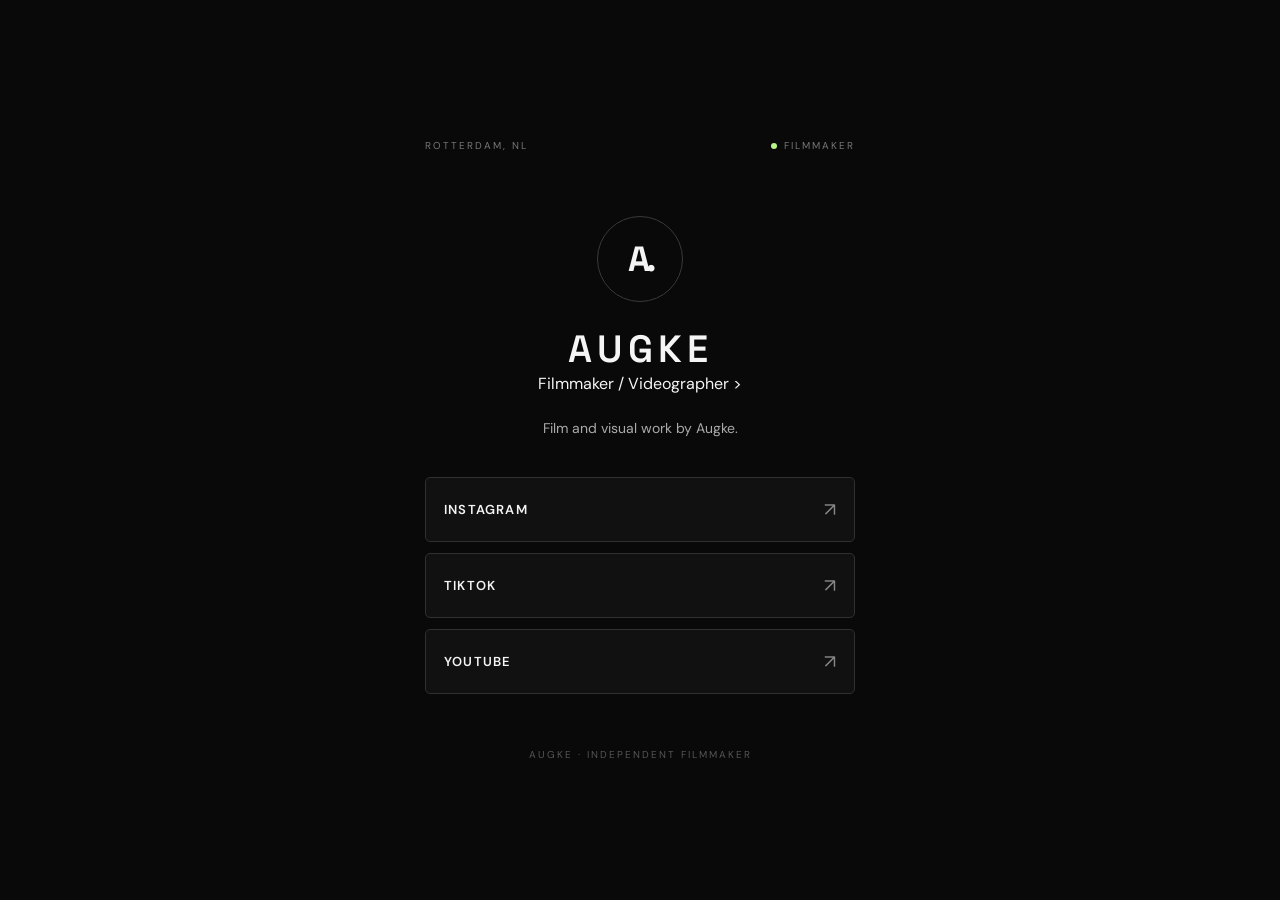
==== index.html @ a3e9afde "Update index.html" ====
<!DOCTYPE html>
<html lang="en">
<head>
  <link rel="icon" type="image/png" href="logo.png">
  <meta charset="UTF-8">
  <meta name="viewport" content="width=device-width, initial-scale=1.0">
  <meta name="theme-color" content="#090909">
  <meta name="description" content="Augke, filmmaker and videographer from Rotterdam.">
  <title>AUGKE | Filmmaker</title>

  <link rel="preconnect" href="https://fonts.googleapis.com">
  <link rel="preconnect" href="https://fonts.gstatic.com" crossorigin>
  <link href="https://fonts.googleapis.com/css2?family=DM+Sans:wght@400;500;600;700&family=Space+Grotesk:wght@400;500;600;700&display=swap" rel="stylesheet">

  <style>
    * {
      box-sizing: border-box;
      margin: 0;
      padding: 0;
    }

    body {
      background: #090909;
      color: #f5f5f5;
      font-family: 'DM Sans', sans-serif;
      min-height: 100vh;
      padding: 28px 20px;
      display: flex;
      justify-content: center;
      align-items: center;
    }

    .page {
      width: 100%;
      max-width: 430px;
      text-align: center;
    }

    .top {
      display: flex;
      justify-content: space-between;
      align-items: center;
      color: #777;
      font-size: 10px;
      letter-spacing: 2px;
      margin-bottom: 64px;
    }

    .status {
      display: flex;
      align-items: center;
      gap: 7px;
    }

    .dot {
      height: 6px;
      width: 6px;
      background: #b5f58a;
      border-radius: 50%;
    }

    .logo {
      width: 86px;
      height: 86px;
      margin: 0 auto 23px;
      display: flex;
      align-items: center;
      justify-content: center;
      border: 1px solid #393939;
      border-radius: 50%;
      font-family: 'Space Grotesk', sans-serif;
      font-size: 35px;
      font-weight: 700;
      letter-spacing: -4px;
    }

    h1 {
      font-family: 'Space Grotesk', sans-serif;
      font-size: 38px;
      letter-spacing: 5px;
      font-weight: 600;
    }

    .subtitle {
      margin-top: 12px;
      color: #888;
      font-size: 11px;
      letter-spacing: 2px;
    }

    .intro {
      margin: 22px auto 35px;
      color: #aaa;
      font-size: 14px;
      line-height: 1.8;
      max-width: 310px;
    }

    .links {
      display: flex;
      flex-direction: column;
      gap: 11px;
    }

    .link {
      display: flex;
      align-items: center;
      justify-content: space-between;
      text-decoration: none;
      color: #f5f5f5;
      border: 1px solid #303030;
      background: #111;
      border-radius: 5px;
      padding: 19px 18px;
      transition: background 0.2s, border-color 0.2s,
                  transform 0.2s;
    }

    .link:hover {
      background: #1c1c1c;
      border-color: #777;
      transform: translateY(-2px);
    }

    .link-title {
      font-size: 13px;
      font-weight: 600;
      letter-spacing: 1.2px;
    }

    .arrow {
      color: #888;
      font-size: 19px;
    }

    .footer {
      margin-top: 54px;
      color: #555;
      font-size: 10px;
      letter-spacing: 2px;
    }

    @media (max-width: 480px) {
      .top {
        margin-bottom: 52px;
      }

      h1 {
        font-size: 34px;
      }
    }
  </style>
</head>

<body>
  <main class="page">
    <div class="top">
      <span>ROTTERDAM, NL</span>
      <span class="status">
        <span class="dot"></span>
        FILMMAKER
      </span>
    </div>

    <header>
      <div class="logo">A.</div>
      <h1>AUGKE<span style="color:#666"></span></h1>

  Filmmaker / Videographer

  >
</p>
      <p class="intro">
       Film and visual work by Augke.
     
      </p>
    </header>

    <nav class="links" aria-label="My links">
      <a class="link" href="https://www.instagram.com/4ugk3/" target="_blank" rel="noopener noreferrer">
        <span class="link-title">INSTAGRAM</span>
        <span class="arrow">↗</span>
      </a>

      <a class="link" href="https://www.tiktok.com/@augke" target="_blank" rel="noopener noreferrer">
        <span class="link-title">TIKTOK</span>
        <span class="arrow">↗</span>
      </a>

      <a class="link" href="https://www.youtube.com/@augke" target="_blank" rel="noopener noreferrer">
        <span class="link-title">YOUTUBE</span>
        <span class="arrow">↗</span>
      </a>
    </nav>

    <footer class="footer">
      AUGKE · INDEPENDENT FILMMAKER
    </footer>
  </main>
</body>
</html>
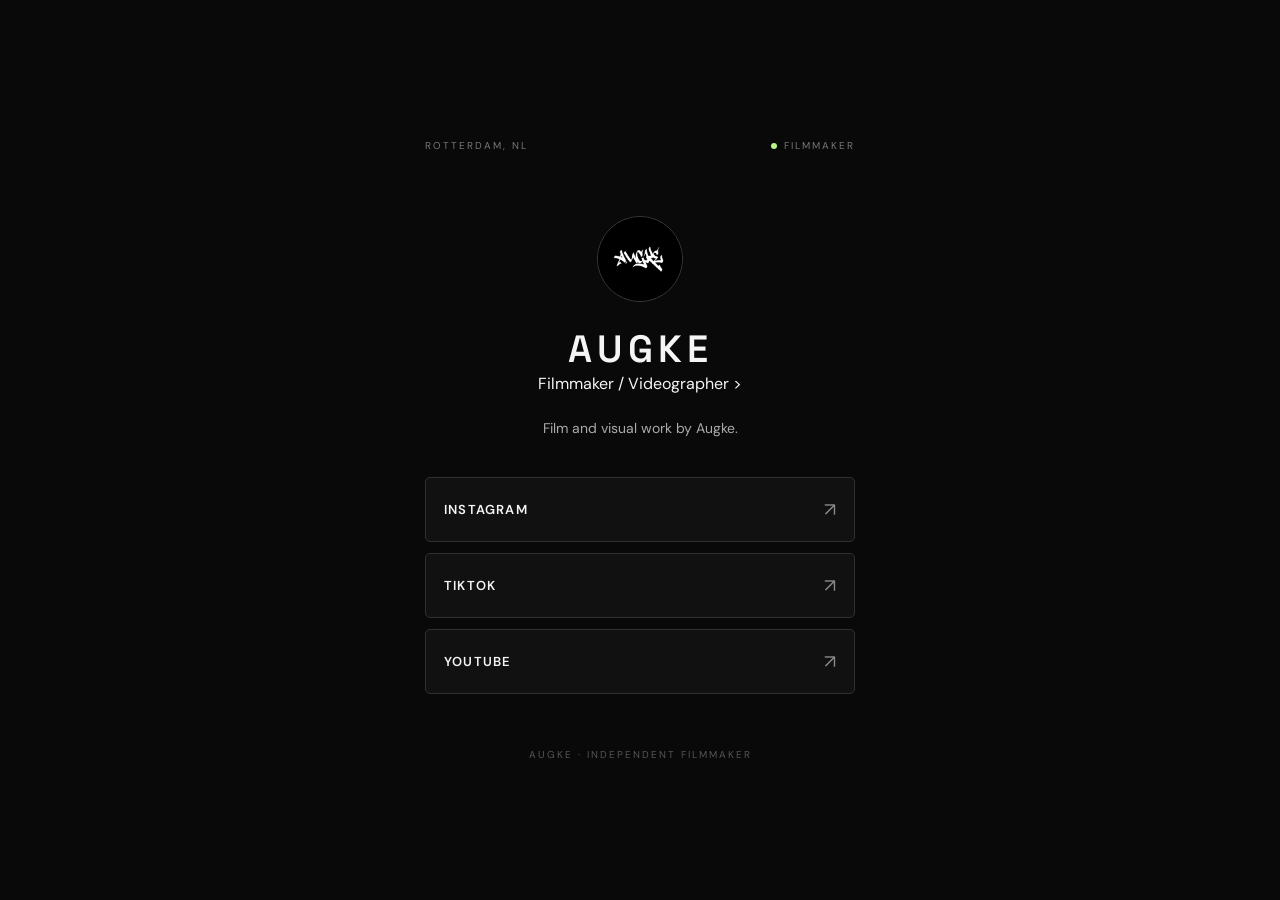
==== commit 915e1ed3: "Update index.html" ====
--- a/index.html
+++ b/index.html
@@ -14,6 +14,13 @@
   <link href="https://fonts.googleapis.com/css2?family=DM+Sans:wght@400;500;600;700&family=Space+Grotesk:wght@400;500;600;700&display=swap" rel="stylesheet">
 
   <style>
+    .logo img {
+  width: 100%;
+  height: 100%;
+  object-fit: cover;
+  border-radius: inherit;
+  display: block;
+}
     * {
       box-sizing: border-box;
       margin: 0;
@@ -164,7 +171,9 @@
     </div>
 
     <header>
-      <div class="logo">A.</div>
+      <div class="logo">
+  <img src="logo.png" alt="Augke logo">
+</div>
       <h1>AUGKE<span style="color:#666"></span></h1>
 
   Filmmaker / Videographer
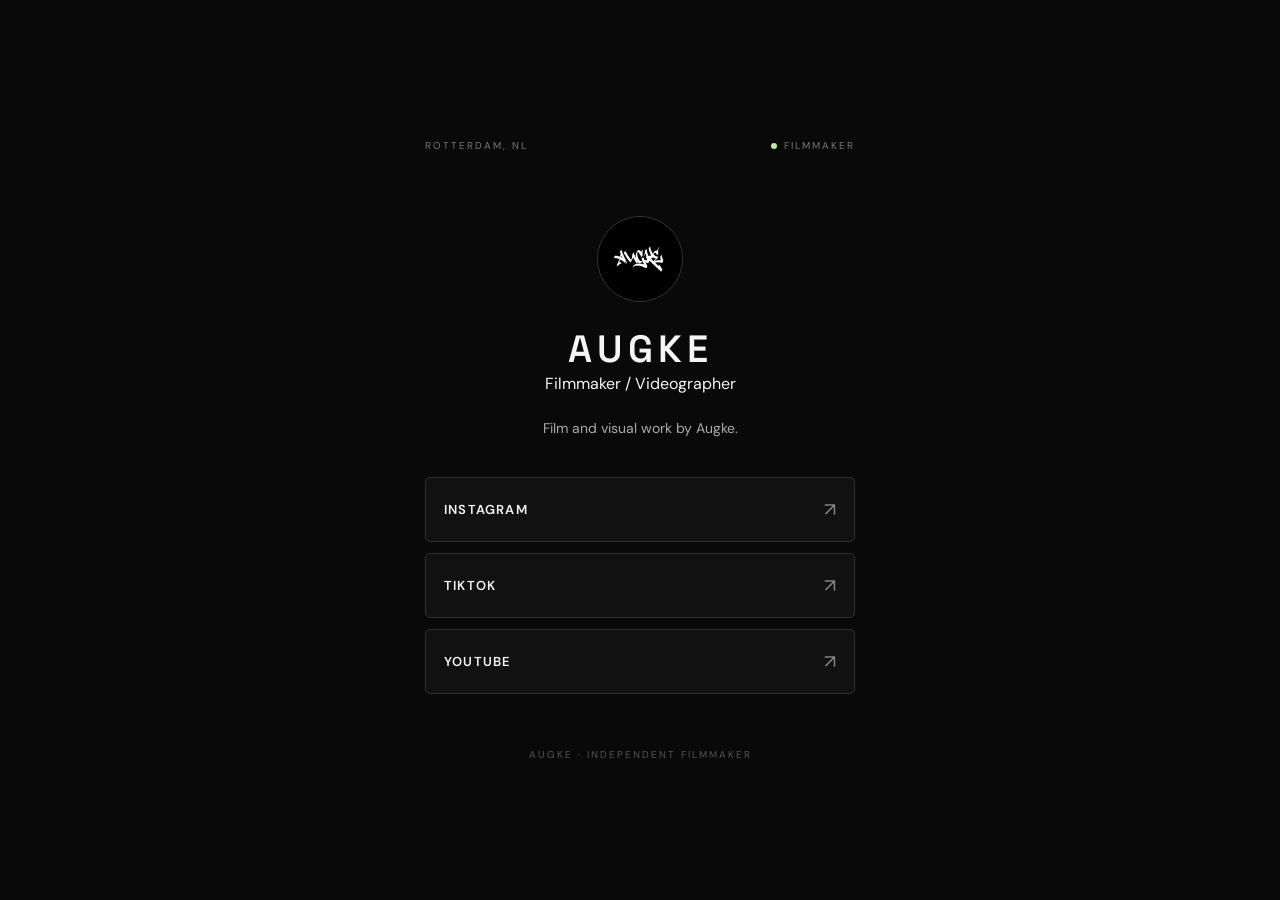
==== commit bf1b6a9d: "Update index.html" ====
--- a/index.html
+++ b/index.html
@@ -7,7 +7,7 @@
   <meta name="viewport" content="width=device-width, initial-scale=1.0">
   <meta name="theme-color" content="#090909">
   <meta name="description" content="Augke, filmmaker and videographer from Rotterdam.">
-  <title>AUGKE | Filmmaker</title>
+<title>augke</title>
 
   <link rel="preconnect" href="https://fonts.googleapis.com">
   <link rel="preconnect" href="https://fonts.gstatic.com" crossorigin>
@@ -178,7 +178,7 @@
 
   Filmmaker / Videographer
 
-  >
+  
 </p>
       <p class="intro">
        Film and visual work by Augke.
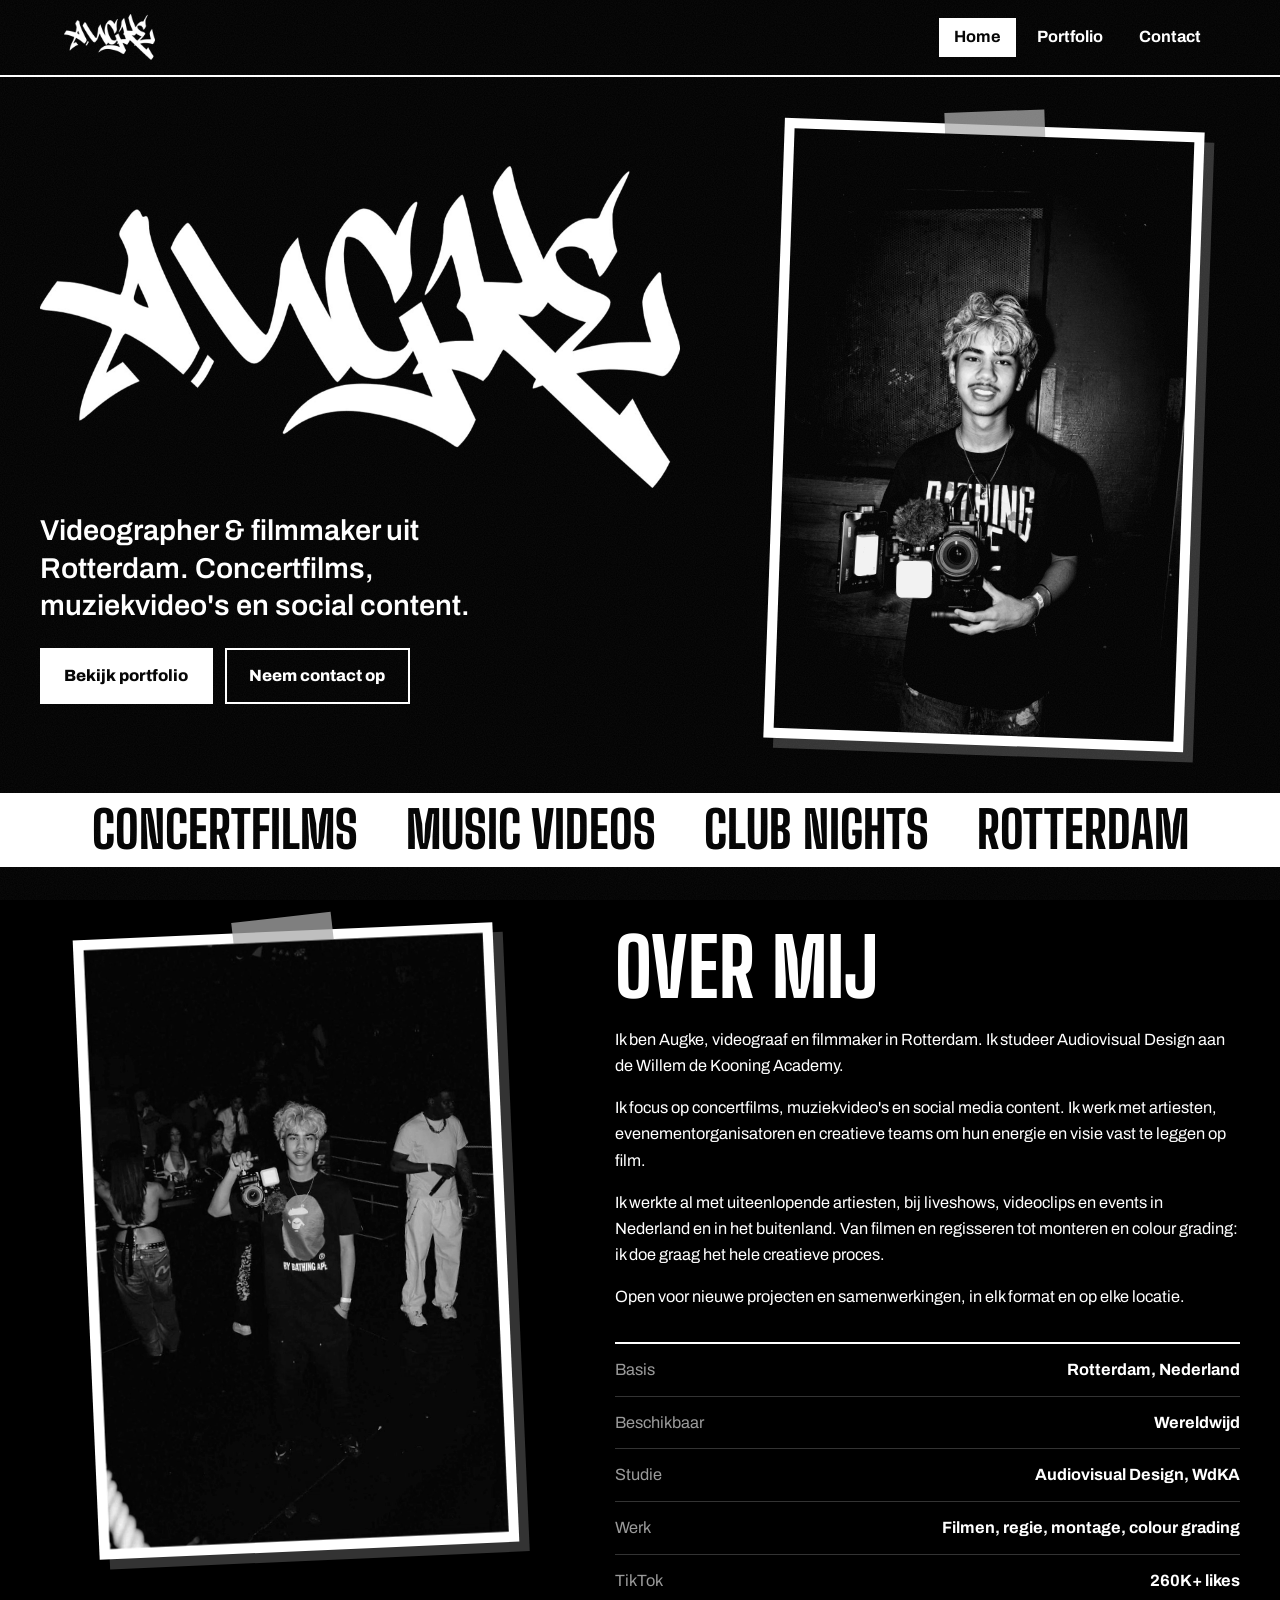
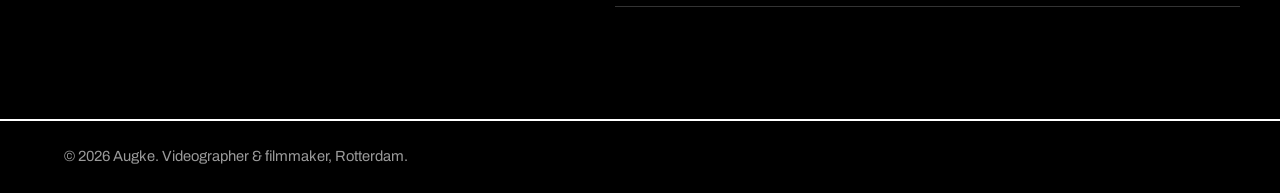
==== commit 2e0475d0: "Add files via upload" ====
--- a/index.html
+++ b/index.html
@@ -1,211 +1,40 @@
-
-<!DOCTYPE html>
-<html lang="en">
-<head>
-  <link rel="icon" type="image/png" href="logo.png">
-  <meta charset="UTF-8">
-  <meta name="viewport" content="width=device-width, initial-scale=1.0">
-  <meta name="theme-color" content="#090909">
-  <meta name="description" content="Augke, filmmaker and videographer from Rotterdam.">
-<title>augke</title>
-
-  <link rel="preconnect" href="https://fonts.googleapis.com">
-  <link rel="preconnect" href="https://fonts.gstatic.com" crossorigin>
-  <link href="https://fonts.googleapis.com/css2?family=DM+Sans:wght@400;500;600;700&family=Space+Grotesk:wght@400;500;600;700&display=swap" rel="stylesheet">
-
-  <style>
-    .logo img {
-  width: 100%;
-  height: 100%;
-  object-fit: cover;
-  border-radius: inherit;
-  display: block;
-}
-    * {
-      box-sizing: border-box;
-      margin: 0;
-      padding: 0;
-    }
-
-    body {
-      background: #090909;
-      color: #f5f5f5;
-      font-family: 'DM Sans', sans-serif;
-      min-height: 100vh;
-      padding: 28px 20px;
-      display: flex;
-      justify-content: center;
-      align-items: center;
-    }
-
-    .page {
-      width: 100%;
-      max-width: 430px;
-      text-align: center;
-    }
-
-    .top {
-      display: flex;
-      justify-content: space-between;
-      align-items: center;
-      color: #777;
-      font-size: 10px;
-      letter-spacing: 2px;
-      margin-bottom: 64px;
-    }
-
-    .status {
-      display: flex;
-      align-items: center;
-      gap: 7px;
-    }
-
-    .dot {
-      height: 6px;
-      width: 6px;
-      background: #b5f58a;
-      border-radius: 50%;
-    }
-
-    .logo {
-      width: 86px;
-      height: 86px;
-      margin: 0 auto 23px;
-      display: flex;
-      align-items: center;
-      justify-content: center;
-      border: 1px solid #393939;
-      border-radius: 50%;
-      font-family: 'Space Grotesk', sans-serif;
-      font-size: 35px;
-      font-weight: 700;
-      letter-spacing: -4px;
-    }
-
-    h1 {
-      font-family: 'Space Grotesk', sans-serif;
-      font-size: 38px;
-      letter-spacing: 5px;
-      font-weight: 600;
-    }
-
-    .subtitle {
-      margin-top: 12px;
-      color: #888;
-      font-size: 11px;
-      letter-spacing: 2px;
-    }
-
-    .intro {
-      margin: 22px auto 35px;
-      color: #aaa;
-      font-size: 14px;
-      line-height: 1.8;
-      max-width: 310px;
-    }
-
-    .links {
-      display: flex;
-      flex-direction: column;
-      gap: 11px;
-    }
-
-    .link {
-      display: flex;
-      align-items: center;
-      justify-content: space-between;
-      text-decoration: none;
-      color: #f5f5f5;
-      border: 1px solid #303030;
-      background: #111;
-      border-radius: 5px;
-      padding: 19px 18px;
-      transition: background 0.2s, border-color 0.2s,
-                  transform 0.2s;
-    }
-
-    .link:hover {
-      background: #1c1c1c;
-      border-color: #777;
-      transform: translateY(-2px);
-    }
-
-    .link-title {
-      font-size: 13px;
-      font-weight: 600;
-      letter-spacing: 1.2px;
-    }
-
-    .arrow {
-      color: #888;
-      font-size: 19px;
-    }
-
-    .footer {
-      margin-top: 54px;
-      color: #555;
-      font-size: 10px;
-      letter-spacing: 2px;
-    }
-
-    @media (max-width: 480px) {
-      .top {
-        margin-bottom: 52px;
-      }
-
-      h1 {
-        font-size: 34px;
-      }
-    }
-  </style>
-</head>
-
-<body>
-  <main class="page">
-    <div class="top">
-      <span>ROTTERDAM, NL</span>
-      <span class="status">
-        <span class="dot"></span>
-        FILMMAKER
-      </span>
-    </div>
-
-    <header>
-      <div class="logo">
-  <img src="logo.png" alt="Augke logo">
+<!doctype html><html lang="nl"><head><meta charset="utf-8">
+<meta name="viewport" content="width=device-width,initial-scale=1"><meta name="theme-color" content="#000000">
+<link rel="canonical" href="https://augke.com/">
+<link rel="icon" href="favicon.ico" sizes="48x48"><link rel="icon" type="image/png" href="favicon-512.png" sizes="512x512"><link rel="apple-touch-icon" href="apple-touch-icon.png">
+<link rel="preconnect" href="https://fonts.googleapis.com"><link rel="preconnect" href="https://fonts.gstatic.com" crossorigin>
+<link href="https://fonts.googleapis.com/css2?family=Archivo:wght@400;600;700;800&family=Big+Shoulders+Display:wght@800&display=swap" rel="stylesheet">
+<link rel="stylesheet" href="style.css">
+<title>Augke</title>
+<meta name="description" content="Augke is een videograaf en filmmaker uit Rotterdam: concertfilms, muziekvideo's en social content.">
+</head><body>
+<header><div class="wrap"><a class="logo" href="index.html" aria-label="Augke, naar home"><img src="logo.png" alt="Augke"></a><nav aria-label="Hoofdmenu"><a href="index.html" aria-current="page">Home</a><a href="portfolio.html">Portfolio</a><a href="contact.html">Contact</a></nav></div></header>
+<main>
+<div class="wrap hero">
+<div>
+<h1 class="big"><img src="logo.png" alt="Augke"></h1>
+<p class="lead">Videographer &amp; filmmaker uit Rotterdam. Concertfilms, muziekvideo's en social content.</p>
+<a class="btn" href="portfolio.html">Bekijk portfolio</a><a class="btn alt" href="contact.html">Neem contact op</a>
 </div>
-      <h1>AUGKE<span style="color:#666"></span></h1>
-
-  Filmmaker / Videographer
-
-  
-</p>
-      <p class="intro">
-       Film and visual work by Augke.
-     
-      </p>
-    </header>
-
-    <nav class="links" aria-label="My links">
-      <a class="link" href="https://www.instagram.com/4ugk3/" target="_blank" rel="noopener noreferrer">
-        <span class="link-title">INSTAGRAM</span>
-        <span class="arrow">↗</span>
-      </a>
-
-      <a class="link" href="https://www.tiktok.com/@augke" target="_blank" rel="noopener noreferrer">
-        <span class="link-title">TIKTOK</span>
-        <span class="arrow">↗</span>
-      </a>
-
-      <a class="link" href="https://www.youtube.com/@augke" target="_blank" rel="noopener noreferrer">
-        <span class="link-title">YOUTUBE</span>
-        <span class="arrow">↗</span>
-      </a>
-    </nav>
-
-    <footer class="footer">
-      AUGKE · INDEPENDENT FILMMAKER
-    </footer>
-  </main>
-</body>
-</html>
+<figure class="print"><img src="photo-1.jpg" width="900" height="1350" alt="Augke met camerarig"></figure>
+</div>
+<div class="strip" aria-hidden="true"><p><span>Concertfilms</span><span>Music videos</span><span>Club nights</span><span>Rotterdam</span></p></div>
+<section class="wrap about" id="about">
+<figure class="print left"><img src="photo-2.jpg" width="900" height="1350" alt="Augke filmt op een clubavond" loading="lazy"></figure>
+<div>
+<h2>Over mij</h2>
+<p>Ik ben Augke, videograaf en filmmaker in Rotterdam. Ik studeer Audiovisual Design aan de Willem de Kooning Academy.</p>
+<p>Ik focus op concertfilms, muziekvideo's en social media content. Ik werk met artiesten, evenementorganisatoren en creatieve teams om hun energie en visie vast te leggen op film.</p>
+<p>Ik werkte al met uiteenlopende artiesten, bij liveshows, videoclips en events in Nederland en in het buitenland. Van filmen en regisseren tot monteren en colour grading: ik doe graag het hele creatieve proces.</p>
+<p>Open voor nieuwe projecten en samenwerkingen, in elk format en op elke locatie.</p>
+<ul class="facts">
+<li><span>Basis</span><span>Rotterdam, Nederland</span></li>
+<li><span>Beschikbaar</span><span>Wereldwijd</span></li>
+<li><span>Studie</span><span>Audiovisual Design, WdKA</span></li>
+<li><span>Werk</span><span>Filmen, regie, montage, colour grading</span></li>
+<li><span>TikTok</span><span>260K+ likes</span></li>
+</ul>
+</div></section>
+</main>
+<footer><div class="wrap">© 2026 Augke. Videographer &amp; filmmaker, Rotterdam.</div></footer>
+</body></html>
--- a/style.css
+++ b/style.css
@@ -0,0 +1,68 @@
+:root{--b:#000;--w:#fff;--g:#9a9a9a;--l:#333;
+--head:'Big Shoulders Display','Arial Narrow',sans-serif;--body:'Archivo','Helvetica Neue',Arial,sans-serif}
+*{box-sizing:border-box;margin:0;padding:0}
+html{scroll-behavior:smooth}
+body{background:var(--b);color:var(--w);font:1.02rem/1.6 var(--body);-webkit-font-smoothing:antialiased;position:relative}
+body::after{content:"";position:fixed;inset:0;pointer-events:none;z-index:50;opacity:.09;background:url("data:image/svg+xml;utf8,%3Csvg xmlns='http://www.w3.org/2000/svg' width='220' height='220'%3E%3Cfilter id='n'%3E%3CfeTurbulence type='fractalNoise' baseFrequency='.9' numOctaves='2' stitchTiles='stitch'/%3E%3CfeColorMatrix values='0 0 0 0 1 0 0 0 0 1 0 0 0 0 1 0 0 0 .55 0'/%3E%3C/filter%3E%3Crect width='100%25' height='100%25' filter='url(%23n)'/%3E%3C/svg%3E")}
+a{color:inherit}
+:focus-visible{outline:3px solid var(--w);outline-offset:3px}
+.wrap{max-width:1200px;margin:0 auto;padding:0 1.5rem}
+header{border-bottom:2px solid var(--w)}
+header .wrap{display:flex;justify-content:space-between;align-items:center;padding-top:.9rem;padding-bottom:.9rem}
+.logo img{height:46px;width:auto;display:block}
+nav{display:flex;gap:.4rem}
+nav a{text-decoration:none;font-weight:700;padding:.3rem .8rem;border:2px solid transparent}
+nav a:hover{border-color:var(--w)}
+nav a[aria-current]{background:var(--w);color:var(--b)}
+h1,h2{font-family:var(--head);font-weight:800;line-height:.9;text-transform:uppercase}
+.page-title{font-size:clamp(4rem,14vw,9rem);margin:2.5rem 0 1.5rem}
+.lead{font-size:clamp(1.3rem,2.4vw,1.8rem);line-height:1.3;max-width:30ch;font-weight:600}
+.btn{display:inline-block;background:var(--w);color:var(--b);padding:.8rem 1.4rem;text-decoration:none;font-weight:800;border:2px solid var(--w);margin:1.5rem .75rem 0 0}
+.btn:hover{background:var(--b);color:var(--w)}
+.btn.alt{background:none;color:var(--w)}
+.btn.alt:hover{background:var(--w);color:var(--b)}
+.hero{display:grid;grid-template-columns:1.25fr 1fr;gap:3rem;align-items:center;padding:3rem 0}
+.big img{width:100%;height:auto;display:block}
+.big{margin-bottom:1.5rem}
+.print{position:relative;background:var(--w);padding:10px;box-shadow:10px 10px 0 var(--l);transform:rotate(2deg);max-width:420px;justify-self:center}
+.print.left{transform:rotate(-2.5deg)}
+.print::before{content:"";position:absolute;top:-14px;left:50%;width:100px;height:28px;margin-left:-50px;background:rgba(170,170,170,.75);transform:rotate(-4deg)}
+.print img{display:block;width:100%;height:auto;filter:grayscale(1) contrast(1.25) brightness(.95)}
+.strip{background:var(--w);color:var(--b);border-block:2px solid var(--w);overflow:hidden;white-space:nowrap}
+.strip p{font:800 clamp(1.8rem,5vw,3.2rem)/1 var(--head);text-transform:uppercase;padding:.6rem 0;display:flex;gap:3rem;justify-content:center}
+.about{display:grid;grid-template-columns:.9fr 1.1fr;gap:4rem;padding:4rem 0;align-items:start}
+.about h2{font-size:clamp(3rem,7vw,5rem);margin-bottom:1.5rem}
+.about p+p{margin-top:1rem}
+.facts{list-style:none;border-top:2px solid var(--w);margin-top:2rem}
+.facts li{display:flex;justify-content:space-between;gap:1rem;padding:.8rem 0;border-bottom:1px solid var(--l)}
+.facts span:first-child{color:var(--g)}
+.facts span:last-child{font-weight:700;text-align:right}
+.tabs{display:flex;flex-wrap:wrap;gap:.5rem;margin-bottom:2rem}
+.tabs button{font:700 1rem var(--body);background:none;border:2px solid var(--w);color:var(--w);padding:.5rem 1rem;cursor:pointer}
+.tabs button:hover{background:var(--l)}
+.tabs button[aria-pressed=true]{background:var(--w);color:var(--b)}
+.grid{display:grid;grid-template-columns:repeat(auto-fill,minmax(300px,1fr));gap:1.5rem;padding-bottom:4rem}
+.card{display:flex;flex-direction:column;text-decoration:none;border:2px solid var(--w);background:var(--b)}
+a.card:hover{background:var(--w);color:var(--b)}
+a.card:hover .info p{color:#444}
+a.card:hover .frame img{filter:none}
+.frame{position:relative;aspect-ratio:16/9;display:flex;align-items:flex-end;padding:1rem;font:800 2rem/1 var(--head);text-transform:uppercase;overflow:hidden;color:var(--w);background:repeating-linear-gradient(135deg,#000 0 10px,#151515 10px 20px)}
+.frame img{position:absolute;inset:0;width:100%;height:100%;object-fit:cover;filter:grayscale(1) contrast(1.2)}
+.frame.soon{color:var(--b);background:var(--w)}
+.info{padding:1rem;border-top:2px solid currentColor;flex:1}
+.info h3{font:700 1.1rem/1.3 var(--body)}
+.info p{color:var(--g);font-size:.92rem;margin-top:.3rem}
+.info .go{display:block;margin-top:.6rem;font-weight:800;font-size:.92rem}
+.tt{padding:1rem 0 4rem;border-top:2px solid var(--w)}
+.tt h2{font-size:3.2rem;margin:1.5rem 0 .5rem}
+.tt ul{list-style:none;display:grid;grid-template-columns:repeat(auto-fill,minmax(160px,1fr));gap:.75rem;margin-top:1.5rem}
+.tt a{display:block;border:2px solid var(--w);padding:.7rem 1rem;text-decoration:none;font-weight:700}
+.tt a:hover{background:var(--w);color:var(--b)}
+.contact-link{display:block;font:800 clamp(2.2rem,8vw,5.5rem)/1 var(--head);text-transform:uppercase;text-decoration:none;padding:1.2rem .5rem;border-top:2px solid var(--w);overflow-wrap:anywhere}
+.contact-link:last-of-type{border-bottom:2px solid var(--w)}
+.contact-link small{display:block;font:600 1rem var(--body);text-transform:none;color:var(--g);margin-bottom:.4rem}
+.contact-link:hover{background:var(--w);color:var(--b)}
+.contact-link:hover small{color:#444}
+footer{border-top:2px solid var(--w);padding:1.5rem 0;color:var(--g);font-size:.92rem;margin-top:3rem}
+@media(max-width:760px){.hero,.about{grid-template-columns:1fr;gap:3rem}.print{max-width:340px}nav a{padding:.3rem .5rem;font-size:.95rem}.strip p{gap:1.2rem}}
+@media(prefers-reduced-motion:reduce){html{scroll-behavior:auto}}
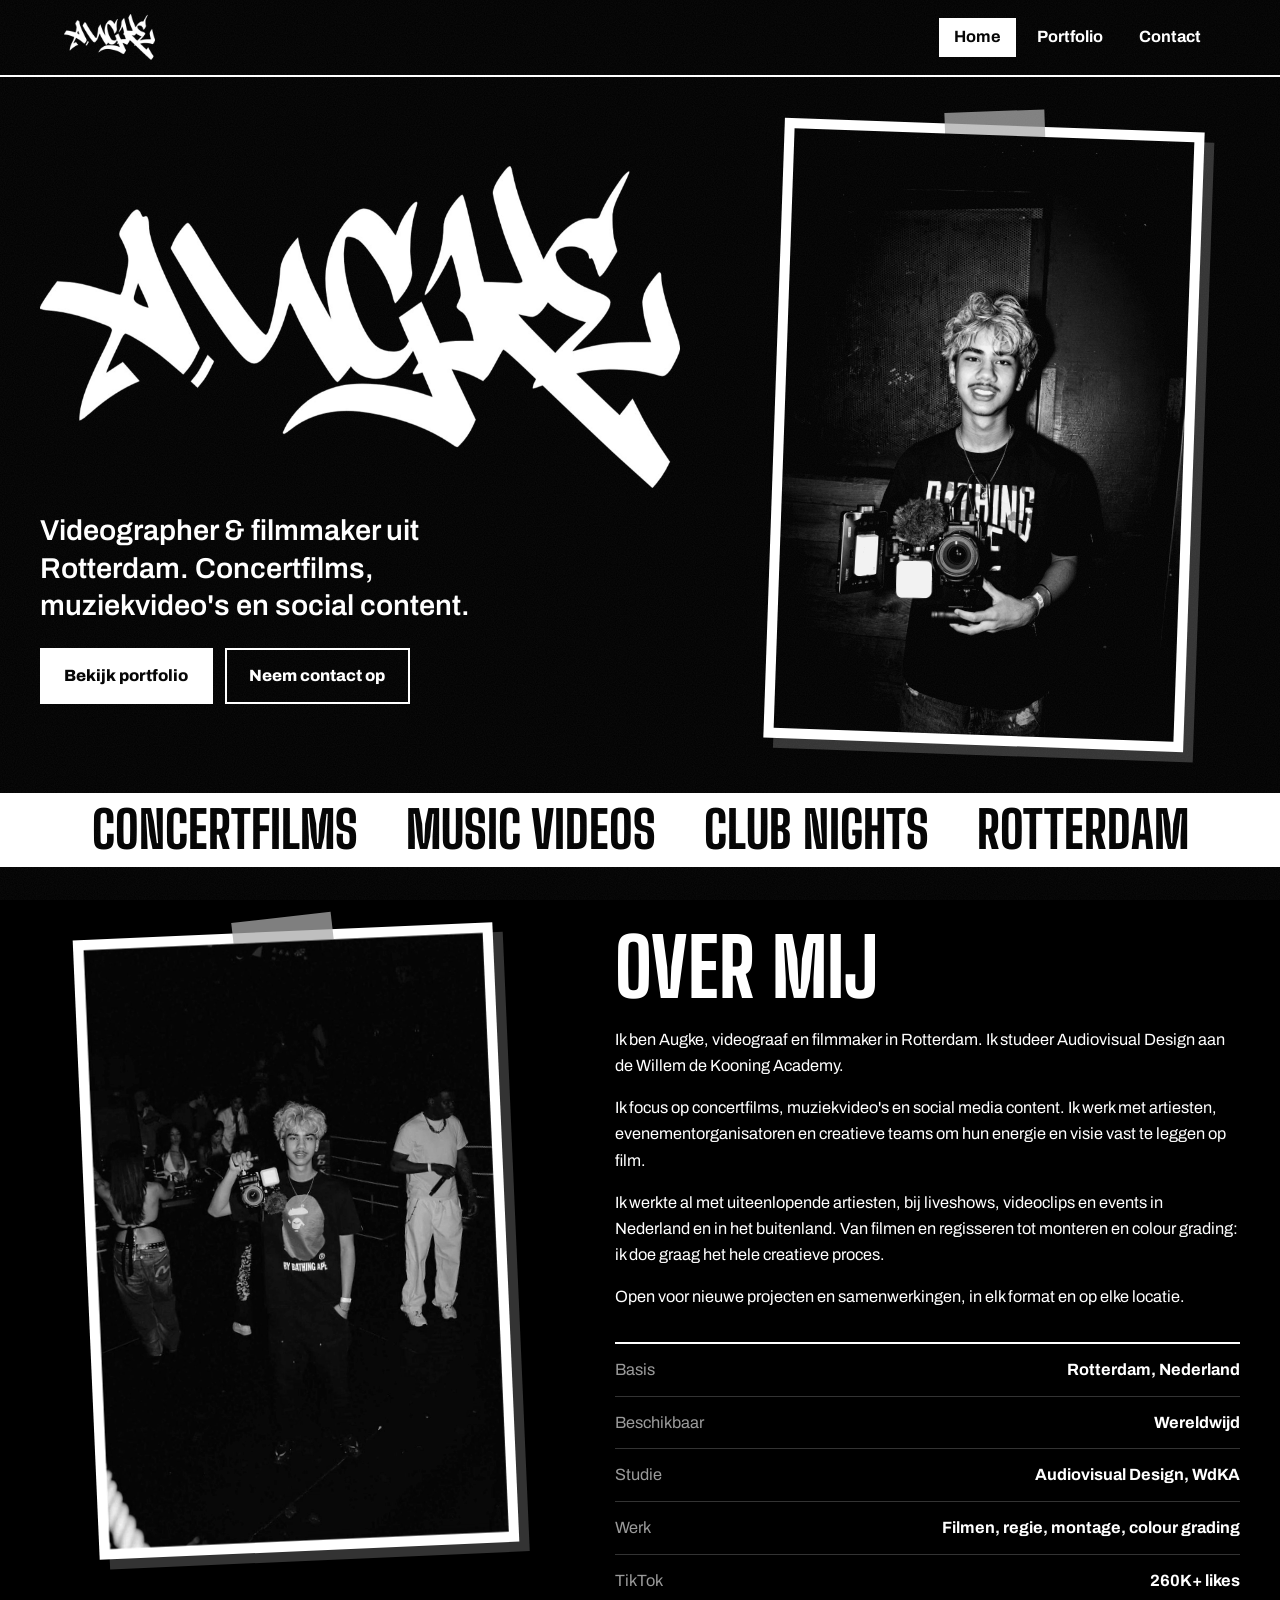
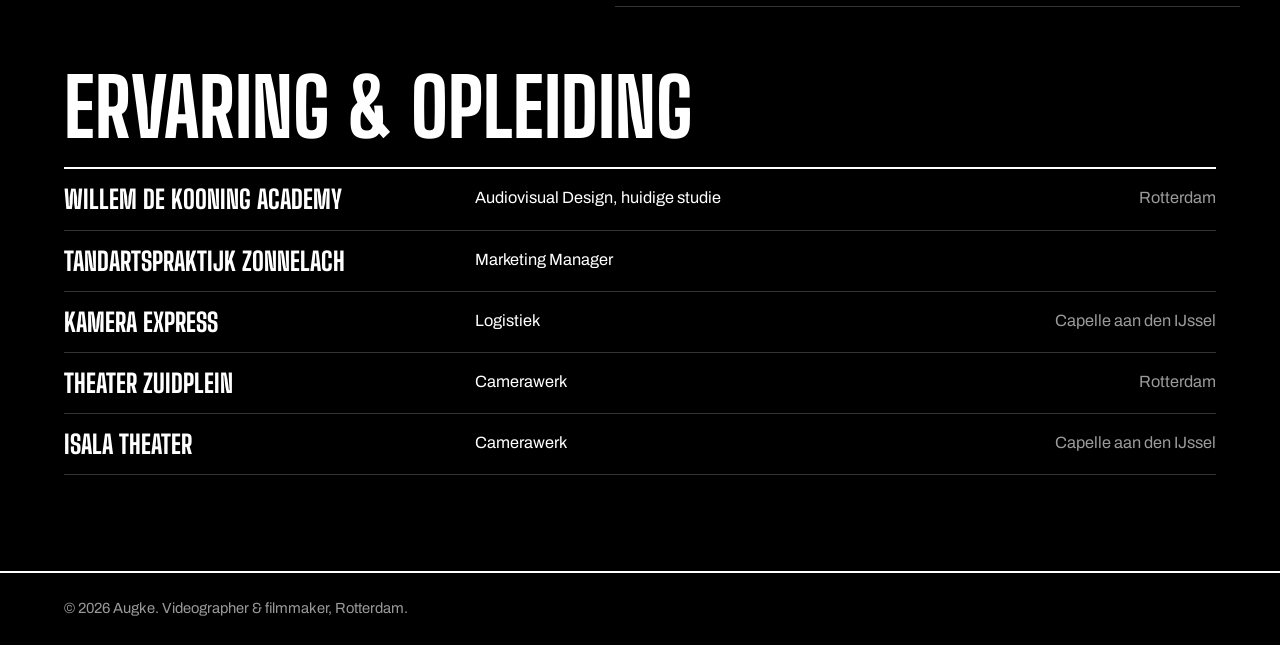
==== commit a4e39117: "Add files via upload" ====
--- a/index.html
+++ b/index.html
@@ -1,7 +1,7 @@
 <!doctype html><html lang="nl"><head><meta charset="utf-8">
 <meta name="viewport" content="width=device-width,initial-scale=1"><meta name="theme-color" content="#000000">
 <link rel="canonical" href="https://augke.com/">
-<link rel="icon" href="favicon.ico" sizes="48x48"><link rel="icon" type="image/png" href="favicon-512.png" sizes="512x512"><link rel="apple-touch-icon" href="apple-touch-icon.png">
+<link rel="icon" href="favicon.ico?v=2" sizes="48x48"><link rel="icon" type="image/png" href="favicon-512.png?v=2" sizes="512x512"><link rel="apple-touch-icon" href="apple-touch-icon.png?v=2">
 <link rel="preconnect" href="https://fonts.googleapis.com"><link rel="preconnect" href="https://fonts.gstatic.com" crossorigin>
 <link href="https://fonts.googleapis.com/css2?family=Archivo:wght@400;600;700;800&family=Big+Shoulders+Display:wght@800&display=swap" rel="stylesheet">
 <link rel="stylesheet" href="style.css">
@@ -35,6 +35,16 @@
 <li><span>TikTok</span><span>260K+ likes</span></li>
 </ul>
 </div></section>
+<section class="wrap exp" id="ervaring">
+<h2>Ervaring &amp; opleiding</h2>
+<ul class="rows">
+<li><span class="org">Willem de Kooning Academy</span><span>Audiovisual Design, huidige studie</span><span class="pl">Rotterdam</span></li>
+<li><span class="org">Tandartspraktijk Zonnelach</span><span>Marketing Manager</span><span class="pl"></span></li>
+<li><span class="org">Kamera Express</span><span>Logistiek</span><span class="pl">Capelle aan den IJssel</span></li>
+<li><span class="org">Theater Zuidplein</span><span>Camerawerk</span><span class="pl">Rotterdam</span></li>
+<li><span class="org">Isala Theater</span><span>Camerawerk</span><span class="pl">Capelle aan den IJssel</span></li>
+</ul>
+</section>
 </main>
 <footer><div class="wrap">© 2026 Augke. Videographer &amp; filmmaker, Rotterdam.</div></footer>
 </body></html>
--- a/style.css
+++ b/style.css
@@ -45,9 +45,8 @@
 .card{display:flex;flex-direction:column;text-decoration:none;border:2px solid var(--w);background:var(--b)}
 a.card:hover{background:var(--w);color:var(--b)}
 a.card:hover .info p{color:#444}
-a.card:hover .frame img{filter:none}
 .frame{position:relative;aspect-ratio:16/9;display:flex;align-items:flex-end;padding:1rem;font:800 2rem/1 var(--head);text-transform:uppercase;overflow:hidden;color:var(--w);background:repeating-linear-gradient(135deg,#000 0 10px,#151515 10px 20px)}
-.frame img{position:absolute;inset:0;width:100%;height:100%;object-fit:cover;filter:grayscale(1) contrast(1.2)}
+.frame img{position:absolute;inset:0;width:100%;height:100%;object-fit:cover}
 .frame.soon{color:var(--b);background:var(--w)}
 .info{padding:1rem;border-top:2px solid currentColor;flex:1}
 .info h3{font:700 1.1rem/1.3 var(--body)}
@@ -66,3 +65,68 @@
 footer{border-top:2px solid var(--w);padding:1.5rem 0;color:var(--g);font-size:.92rem;margin-top:3rem}
 @media(max-width:760px){.hero,.about{grid-template-columns:1fr;gap:3rem}.print{max-width:340px}nav a{padding:.3rem .5rem;font-size:.95rem}.strip p{gap:1.2rem}}
 @media(prefers-reduced-motion:reduce){html{scroll-behavior:auto}}
+
+.jump{display:grid;grid-template-columns:repeat(3,1fr);border:2px solid var(--w);margin-bottom:3rem}
+.jump a{padding:1rem 1.2rem;text-decoration:none;font:800 clamp(1.1rem,3vw,1.8rem)/1.1 var(--head);text-transform:uppercase;display:flex;gap:.7rem;align-items:baseline;border-right:2px solid var(--w)}
+.jump a:last-child{border-right:0}
+.jump a:hover{background:var(--w);color:var(--b)}
+.jump b{font-size:2.2em;font-weight:800}
+.cat{margin-bottom:3rem;scroll-margin-top:1rem}
+.cat-head{display:flex;align-items:flex-end;flex-wrap:wrap;gap:0 1.5rem;border-top:2px solid var(--w);padding:1.5rem 0}
+.num{font:800 clamp(7rem,22vw,15rem)/.75 var(--head);color:transparent;-webkit-text-stroke:2px var(--w)}
+.cat-head h2{font-size:clamp(2.5rem,8vw,5.5rem)}
+.count{margin-left:auto;color:var(--g);font-weight:700;padding-bottom:.4rem}
+.cat .grid{padding-bottom:1rem}
+.badge{position:absolute;top:0;left:0;z-index:2;background:var(--w);color:var(--b);font:800 1.4rem/1 var(--head);width:2.2rem;height:2.2rem;display:grid;place-items:center}
+@media(max-width:760px){.jump a{flex-direction:column;gap:0;padding:.8rem;font-size:1rem}.jump b{font-size:2rem}}
+
+.exp{padding-bottom:3rem}
+.exp h2{font-size:clamp(3rem,7vw,5rem);margin-bottom:1.5rem}
+.rows{list-style:none;border-top:2px solid var(--w)}
+.rows li{display:grid;grid-template-columns:1.2fr 1.2fr 1fr;gap:1rem;padding:1rem 0;border-bottom:1px solid var(--l)}
+.rows .org{font:800 1.6rem/1.1 var(--head);text-transform:uppercase}
+.rows .pl{color:var(--g);text-align:right}
+@media(max-width:760px){.rows li{grid-template-columns:1fr;gap:.2rem}.rows .pl{text-align:left}}
+
+.jump{grid-template-columns:repeat(4,1fr)}
+.sub{color:var(--g);font-weight:600;margin-bottom:1rem}
+.artist{font:800 clamp(1.6rem,4vw,2.4rem)/1 var(--head);text-transform:uppercase;margin:2rem 0 1rem;display:flex;gap:1rem;align-items:baseline;flex-wrap:wrap}
+.artist small{font:600 1rem var(--body);color:var(--g);text-transform:none}
+@media(max-width:760px){.jump{grid-template-columns:repeat(2,1fr)}.jump a:nth-child(2){border-right:0}.jump a:nth-child(-n+2){border-bottom:2px solid var(--w)}}
+
+.frame::before{content:"";position:absolute;inset:0;background:url(logo.png) center 38%/50% no-repeat;opacity:.28}
+.frame.soon::before{filter:invert(1);opacity:.22}
+.frame span:not(.badge){position:relative;font-size:clamp(1.4rem,3.6vw,1.9rem);line-height:.98;max-width:100%}
+
+/* telefoon: compacte kaarten, 2 per rij */
+@media(max-width:760px){
+.page-title{font-size:clamp(3rem,16vw,5rem);margin:1.5rem 0 1rem}
+.jump{margin-bottom:1.5rem}
+.cat{margin-bottom:1.5rem}
+.cat-head{padding:1rem 0;gap:0 .8rem}
+.num{font-size:5rem}
+.cat-head h2{font-size:2.2rem}
+.count{font-size:.85rem}
+.grid{grid-template-columns:repeat(2,1fr);gap:.6rem}
+.card{border-width:2px}
+.frame{padding:.5rem}
+.frame span:not(.badge){font-size:1rem}
+.frame::before{background-size:60%}
+.badge{width:1.5rem;height:1.5rem;font-size:1rem}
+.info{padding:.5rem}
+.info h3{font-size:.82rem;line-height:1.25;display:-webkit-box;-webkit-line-clamp:2;-webkit-box-orient:vertical;overflow:hidden}
+.info p{font-size:.72rem;margin-top:.2rem;white-space:nowrap;overflow:hidden;text-overflow:ellipsis}
+.info .go{display:none}
+.artist{margin:1.2rem 0 .6rem;font-size:1.5rem}
+.tt{padding-bottom:2rem}
+.tt h2{font-size:2.4rem}
+.tt ul{grid-template-columns:repeat(3,1fr);gap:.5rem}
+.tt a{padding:.5rem;text-align:center;font-size:.9rem}
+}
+
+/* telefoon: kolommen mogen nooit breder worden dan het scherm */
+@media(max-width:760px){
+.grid{grid-template-columns:repeat(2,minmax(0,1fr))}
+.card,.info,.frame{min-width:0}
+.info h3{overflow-wrap:anywhere}
+}
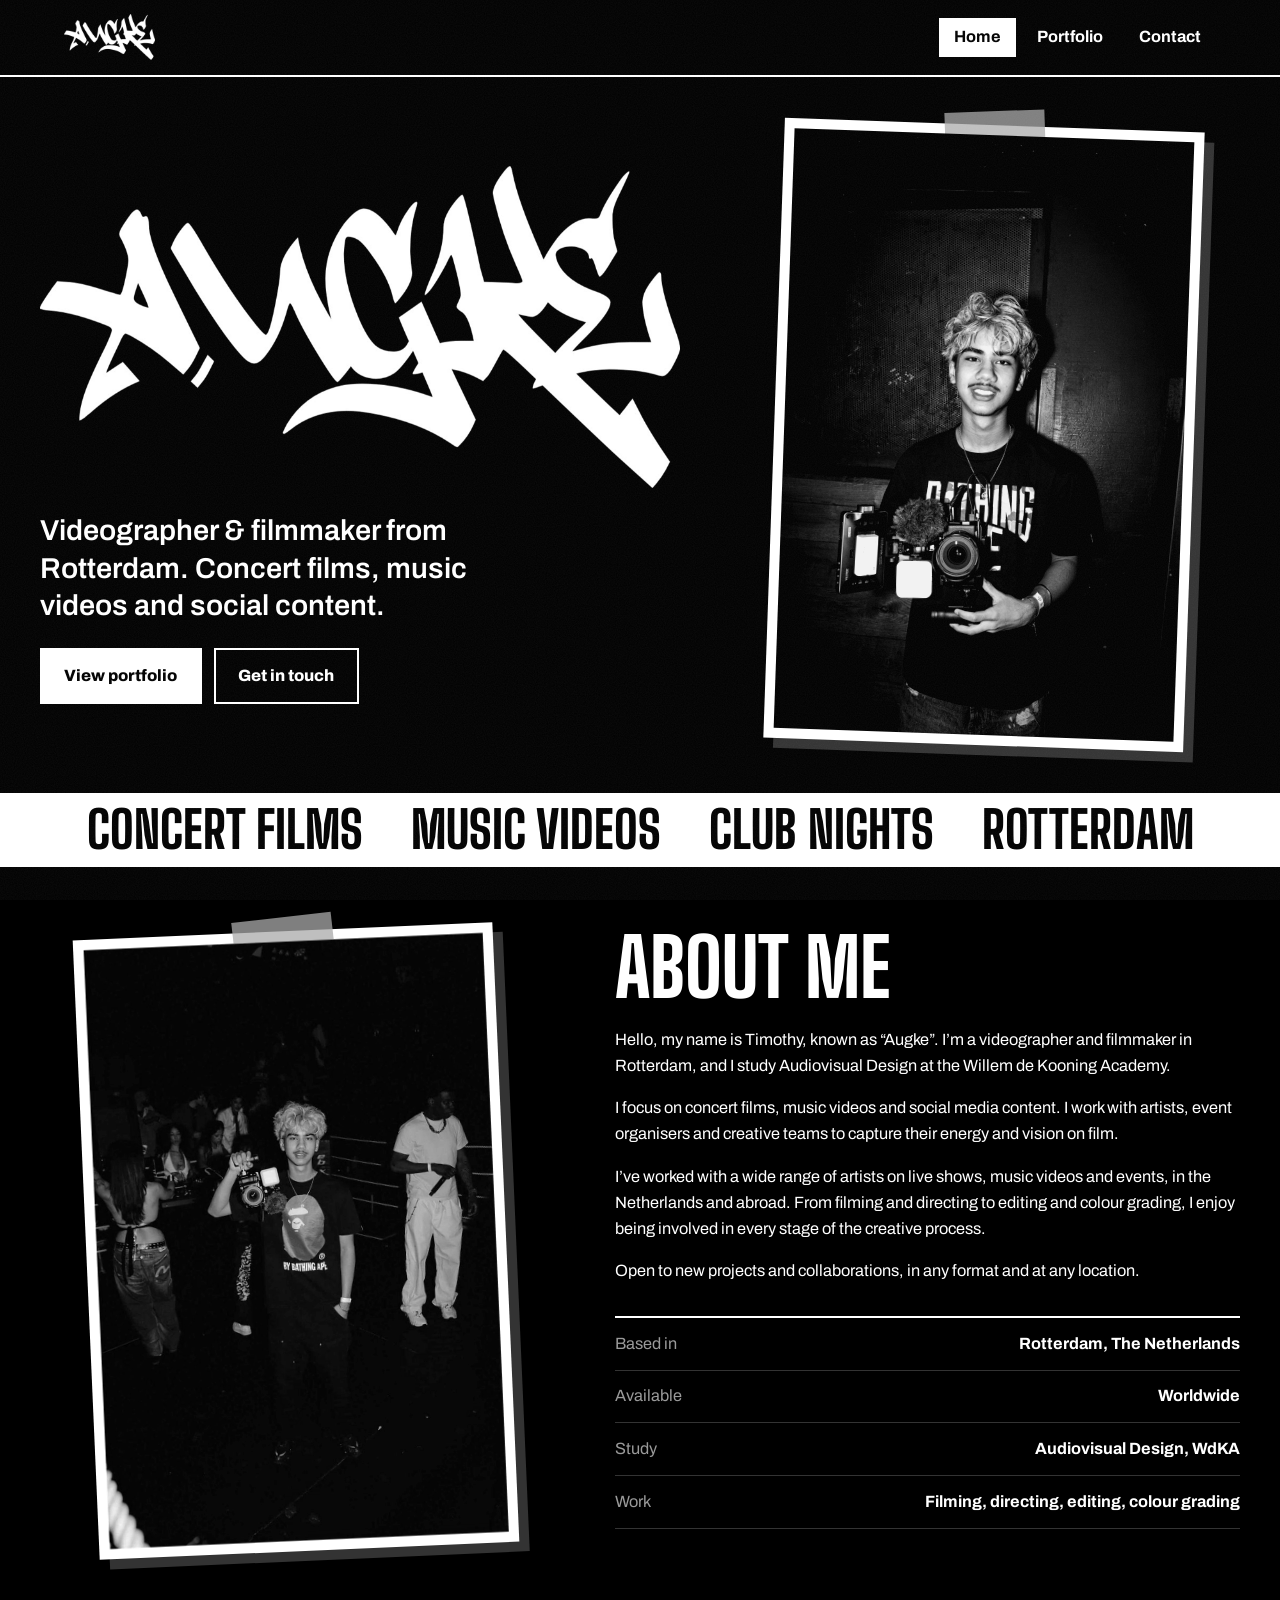
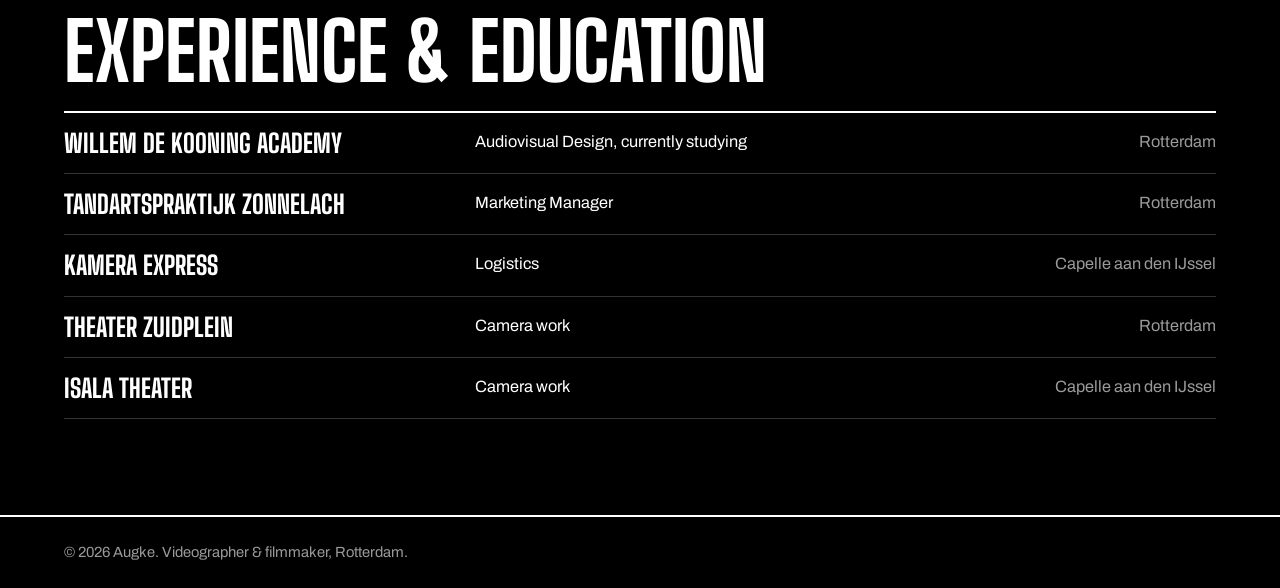
==== commit 2cdac109: "Add files via upload" ====
--- a/index.html
+++ b/index.html
@@ -1,4 +1,4 @@
-<!doctype html><html lang="nl"><head><meta charset="utf-8">
+<!doctype html><html lang="en"><head><meta charset="utf-8">
 <meta name="viewport" content="width=device-width,initial-scale=1"><meta name="theme-color" content="#000000">
 <link rel="canonical" href="https://augke.com/">
 <link rel="icon" href="favicon.ico?v=2" sizes="48x48"><link rel="icon" type="image/png" href="favicon-512.png?v=2" sizes="512x512"><link rel="apple-touch-icon" href="apple-touch-icon.png?v=2">
@@ -6,43 +6,42 @@
 <link href="https://fonts.googleapis.com/css2?family=Archivo:wght@400;600;700;800&family=Big+Shoulders+Display:wght@800&display=swap" rel="stylesheet">
 <link rel="stylesheet" href="style.css">
 <title>Augke</title>
-<meta name="description" content="Augke is een videograaf en filmmaker uit Rotterdam: concertfilms, muziekvideo's en social content.">
+<meta name="description" content="Augke is a videographer and filmmaker from Rotterdam: concert films, music videos and social content.">
 </head><body>
-<header><div class="wrap"><a class="logo" href="index.html" aria-label="Augke, naar home"><img src="logo.png" alt="Augke"></a><nav aria-label="Hoofdmenu"><a href="index.html" aria-current="page">Home</a><a href="portfolio.html">Portfolio</a><a href="contact.html">Contact</a></nav></div></header>
+<header><div class="wrap"><a class="logo" href="index.html" aria-label="Augke, go to home"><img src="logo.png" alt="Augke"></a><nav aria-label="Main menu"><a href="index.html" aria-current="page">Home</a><a href="portfolio.html">Portfolio</a><a href="contact.html">Contact</a></nav></div></header>
 <main>
 <div class="wrap hero">
 <div>
 <h1 class="big"><img src="logo.png" alt="Augke"></h1>
-<p class="lead">Videographer &amp; filmmaker uit Rotterdam. Concertfilms, muziekvideo's en social content.</p>
-<a class="btn" href="portfolio.html">Bekijk portfolio</a><a class="btn alt" href="contact.html">Neem contact op</a>
+<p class="lead">Videographer &amp; filmmaker from Rotterdam. Concert films, music videos and social content.</p>
+<a class="btn" href="portfolio.html">View portfolio</a><a class="btn alt" href="contact.html">Get in touch</a>
 </div>
-<figure class="print"><img src="photo-1.jpg" width="900" height="1350" alt="Augke met camerarig"></figure>
+<figure class="print"><img src="photo-1.jpg" width="900" height="1350" alt="Augke with his camera rig"></figure>
 </div>
-<div class="strip" aria-hidden="true"><p><span>Concertfilms</span><span>Music videos</span><span>Club nights</span><span>Rotterdam</span></p></div>
+<div class="strip" aria-hidden="true"><p><span>Concert films</span><span>Music videos</span><span>Club nights</span><span>Rotterdam</span></p></div>
 <section class="wrap about" id="about">
-<figure class="print left"><img src="photo-2.jpg" width="900" height="1350" alt="Augke filmt op een clubavond" loading="lazy"></figure>
+<figure class="print left"><img src="photo-2.jpg" width="900" height="1350" alt="Augke filming at a club night" loading="lazy"></figure>
 <div>
-<h2>Over mij</h2>
-<p>Ik ben Augke, videograaf en filmmaker in Rotterdam. Ik studeer Audiovisual Design aan de Willem de Kooning Academy.</p>
-<p>Ik focus op concertfilms, muziekvideo's en social media content. Ik werk met artiesten, evenementorganisatoren en creatieve teams om hun energie en visie vast te leggen op film.</p>
-<p>Ik werkte al met uiteenlopende artiesten, bij liveshows, videoclips en events in Nederland en in het buitenland. Van filmen en regisseren tot monteren en colour grading: ik doe graag het hele creatieve proces.</p>
-<p>Open voor nieuwe projecten en samenwerkingen, in elk format en op elke locatie.</p>
+<h2>About me</h2>
+<p>Hello, my name is Timothy, known as “Augke”. I’m a videographer and filmmaker in Rotterdam, and I study Audiovisual Design at the Willem de Kooning Academy.</p>
+<p>I focus on concert films, music videos and social media content. I work with artists, event organisers and creative teams to capture their energy and vision on film.</p>
+<p>I’ve worked with a wide range of artists on live shows, music videos and events, in the Netherlands and abroad. From filming and directing to editing and colour grading, I enjoy being involved in every stage of the creative process.</p>
+<p>Open to new projects and collaborations, in any format and at any location.</p>
 <ul class="facts">
-<li><span>Basis</span><span>Rotterdam, Nederland</span></li>
-<li><span>Beschikbaar</span><span>Wereldwijd</span></li>
-<li><span>Studie</span><span>Audiovisual Design, WdKA</span></li>
-<li><span>Werk</span><span>Filmen, regie, montage, colour grading</span></li>
-<li><span>TikTok</span><span>260K+ likes</span></li>
+<li><span>Based in</span><span>Rotterdam, The Netherlands</span></li>
+<li><span>Available</span><span>Worldwide</span></li>
+<li><span>Study</span><span>Audiovisual Design, WdKA</span></li>
+<li><span>Work</span><span>Filming, directing, editing, colour grading</span></li>
 </ul>
 </div></section>
-<section class="wrap exp" id="ervaring">
-<h2>Ervaring &amp; opleiding</h2>
+<section class="wrap exp" id="experience">
+<h2>Experience &amp; education</h2>
 <ul class="rows">
-<li><span class="org">Willem de Kooning Academy</span><span>Audiovisual Design, huidige studie</span><span class="pl">Rotterdam</span></li>
-<li><span class="org">Tandartspraktijk Zonnelach</span><span>Marketing Manager</span><span class="pl"></span></li>
-<li><span class="org">Kamera Express</span><span>Logistiek</span><span class="pl">Capelle aan den IJssel</span></li>
-<li><span class="org">Theater Zuidplein</span><span>Camerawerk</span><span class="pl">Rotterdam</span></li>
-<li><span class="org">Isala Theater</span><span>Camerawerk</span><span class="pl">Capelle aan den IJssel</span></li>
+<li><span class="org">Willem de Kooning Academy</span><span>Audiovisual Design, currently studying</span><span class="pl">Rotterdam</span></li>
+<li><span class="org">Tandartspraktijk Zonnelach</span><span>Marketing Manager</span><span class="pl">Rotterdam</span></li>
+<li><span class="org">Kamera Express</span><span>Logistics</span><span class="pl">Capelle aan den IJssel</span></li>
+<li><span class="org">Theater Zuidplein</span><span>Camera work</span><span class="pl">Rotterdam</span></li>
+<li><span class="org">Isala Theater</span><span>Camera work</span><span class="pl">Capelle aan den IJssel</span></li>
 </ul>
 </section>
 </main>
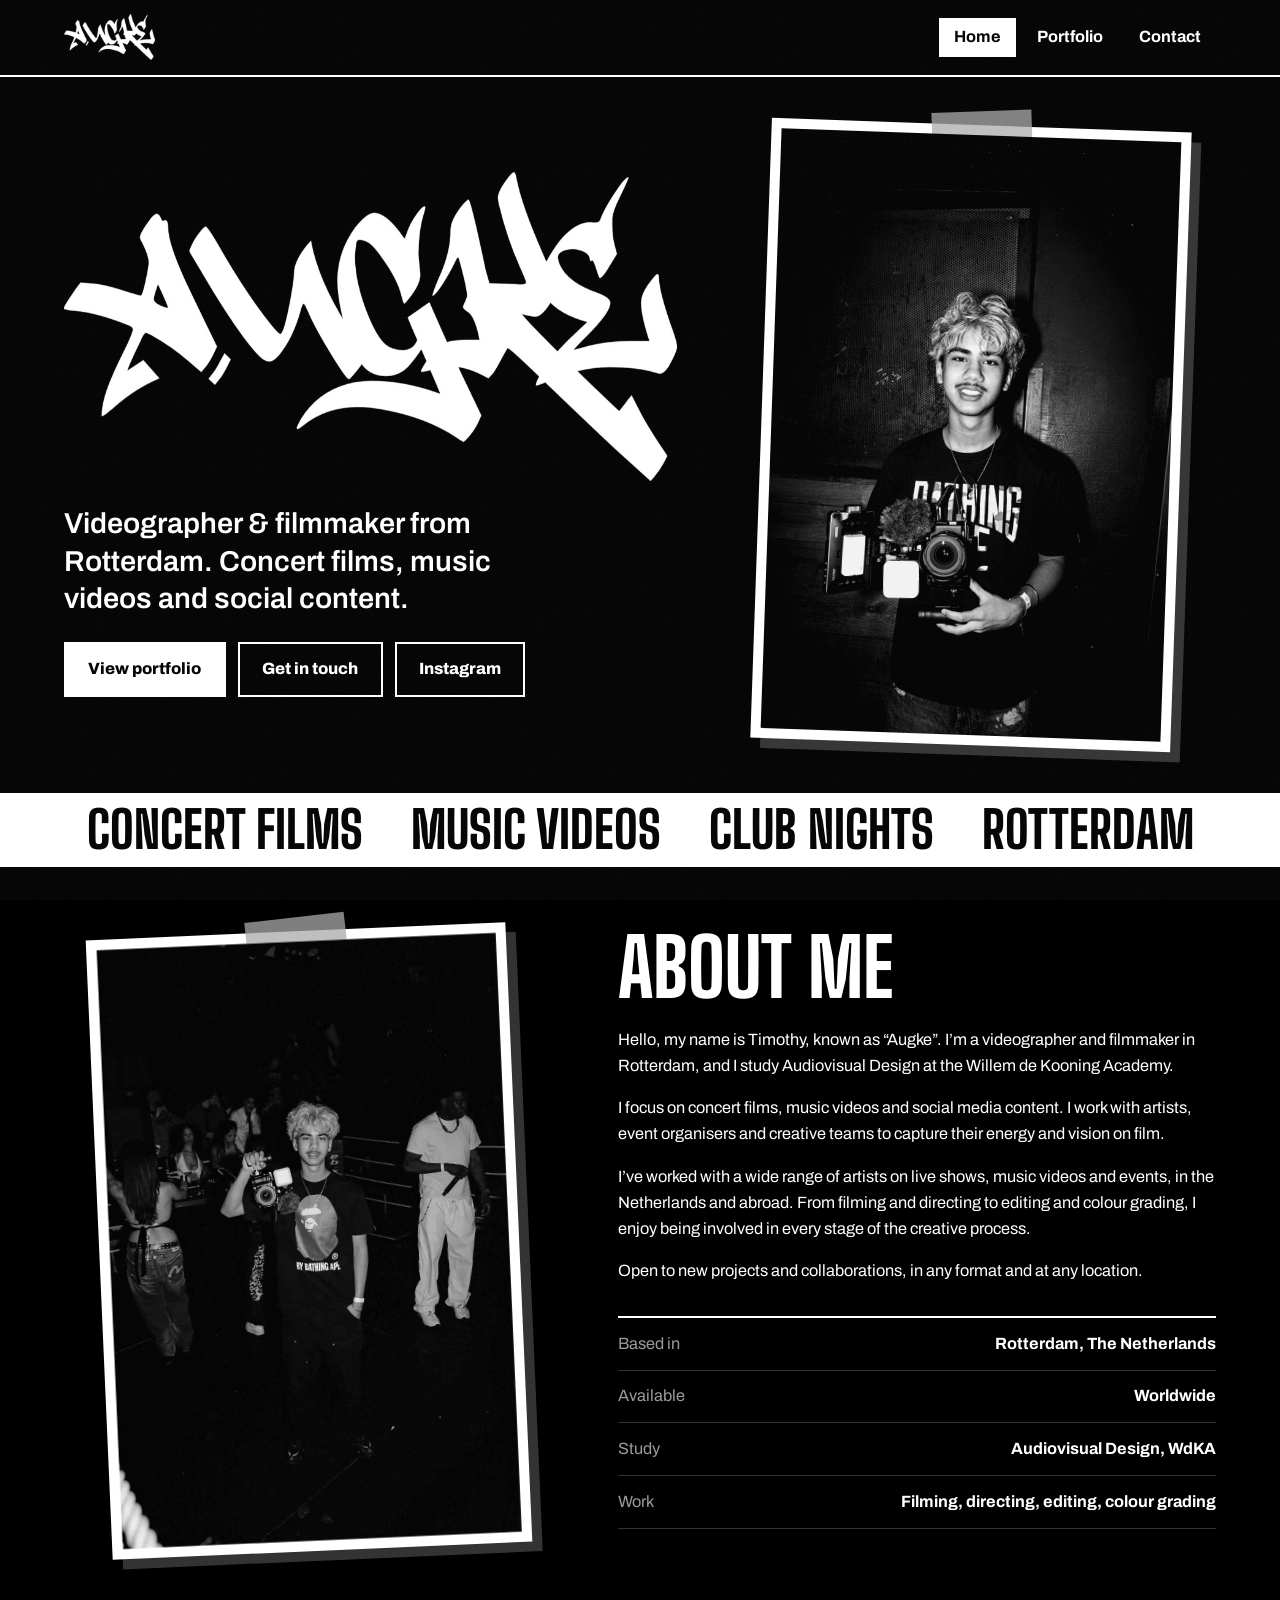
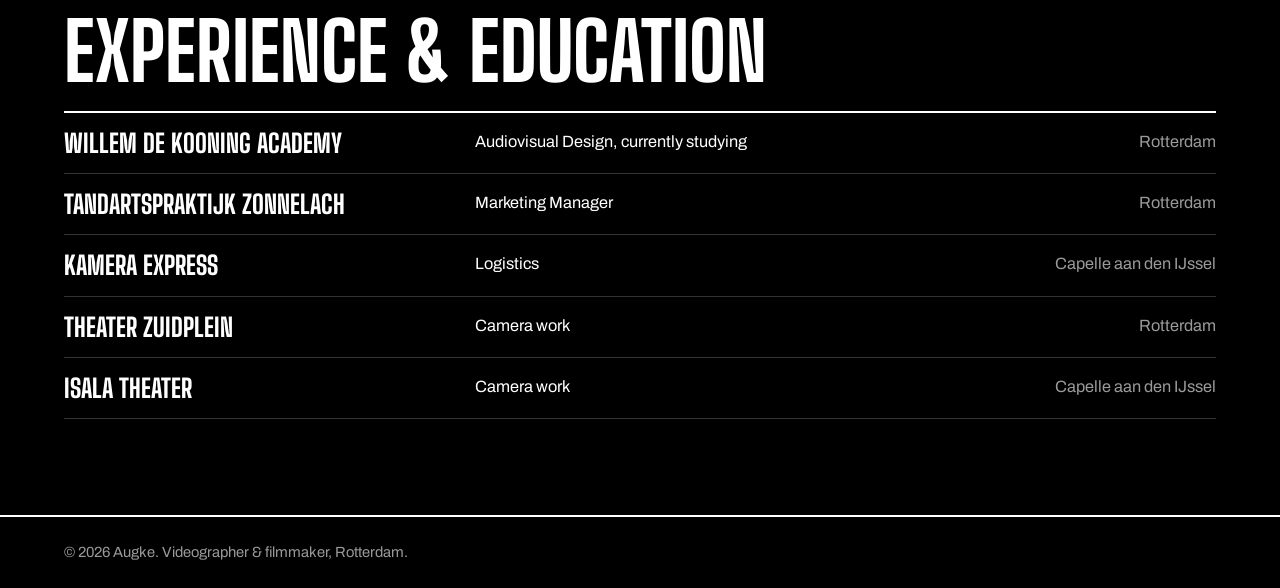
==== commit c106ef81: "Add files via upload" ====
--- a/index.html
+++ b/index.html
@@ -14,7 +14,7 @@
 <div>
 <h1 class="big"><img src="logo.png" alt="Augke"></h1>
 <p class="lead">Videographer &amp; filmmaker from Rotterdam. Concert films, music videos and social content.</p>
-<a class="btn" href="portfolio.html">View portfolio</a><a class="btn alt" href="contact.html">Get in touch</a>
+<a class="btn" href="portfolio.html">View portfolio</a><a class="btn alt" href="contact.html">Get in touch</a><a class="btn alt" href="https://www.instagram.com/4ugk3" target="_blank" rel="noopener">Instagram</a>
 </div>
 <figure class="print"><img src="photo-1.jpg" width="900" height="1350" alt="Augke with his camera rig"></figure>
 </div>
--- a/style.css
+++ b/style.css
@@ -130,3 +130,23 @@
 .card,.info,.frame{min-width:0}
 .info h3{overflow-wrap:anywhere}
 }
+
+/* 5 categorieen in de balk */
+.jump{grid-template-columns:repeat(5,1fr)}
+.jump a{font-size:clamp(1rem,2vw,1.6rem)}
+@media(max-width:760px){
+.jump{grid-template-columns:repeat(2,1fr)}
+.jump a{font-size:1rem}
+.jump a:nth-child(even){border-right:0}
+.jump a:nth-child(odd){border-right:2px solid var(--w)}
+.jump a:nth-child(-n+4){border-bottom:2px solid var(--w)}
+.jump a:nth-child(5){grid-column:1/-1;border-right:0}
+}
+
+.frame span.win{position:absolute;top:0;right:0;z-index:2;background:var(--w);color:var(--b);font:800 1rem/1 var(--head);text-transform:uppercase;padding:.5rem .7rem}
+@media(max-width:760px){.frame span.win{font-size:.8rem;padding:.35rem .5rem}.info p.full{white-space:normal}}
+
+.info p.full{white-space:normal}
+
+/* keep side padding on the hero and about sections */
+.hero,.about{padding-left:1.5rem;padding-right:1.5rem}
